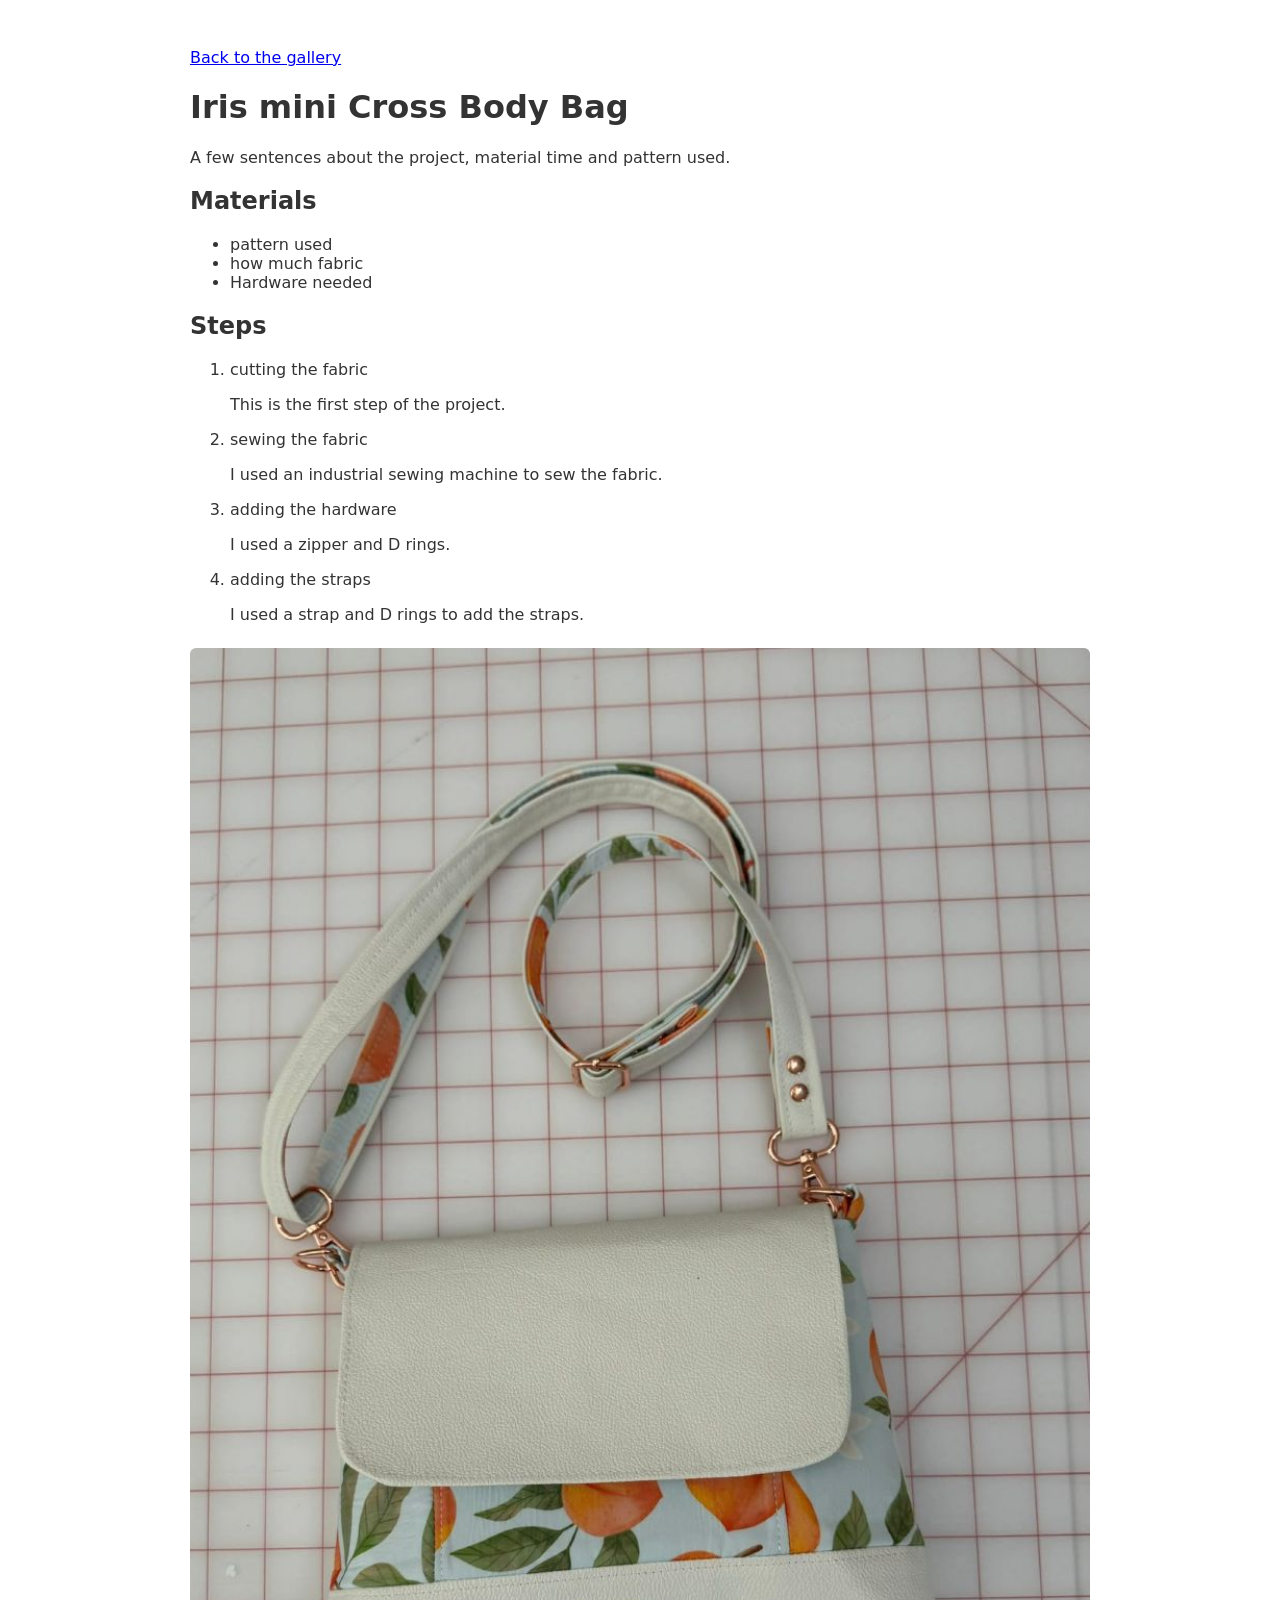
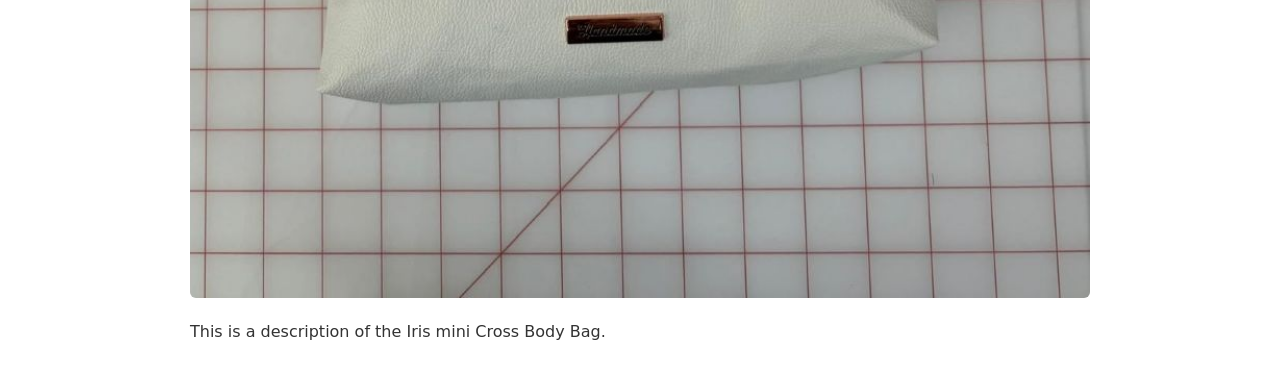
==== iris-mini.html @ b2cfe2e9 "Fix iris link casing and page titles" ====
<!DOCTYPE html>
<html>
    <head>
        <title>Iris mini Cross Body Bag - Franchesca's Sewing Projects</title>
        <link rel="stylesheet" href="style.css">
    </head>
    <body>
        <p><a href="index.html"> Back to the gallery</a></p>
        <h1>Iris mini Cross Body Bag</h1>
        <div class="post">
            <p> A few sentences about the project, material time and pattern used.</p>
            <h2>Materials</h2>
            <ul>
                <li>pattern used</li>
                <li>how much fabric</li>
                <li>Hardware needed</li>
            </ul>
            <h2>Steps</h2>
            <ol>
                <li>cutting the fabric
                    <p>This is the first step of the project.</p>
                </li>
                <li> sewing the fabric
                    <p> I used an industrial sewing machine to sew the fabric.</p>
                </li>

                <li>adding the hardware
                    <p> I used a zipper and D rings.</p>
                </li>
                <li> adding the straps
                    <p> I used a strap and D rings to add the straps.</p>
                </li>
                
            </ol>
            <img src="images/luquita-cross-body.jpg" alt="Iris mini Cross Body Bag">
            <p>This is a description of the Iris mini Cross Body Bag.</p>

        </div>
    </body>
</html>
---- style.css ----
body {
    font-family: system-ui, sans-serif;
    max-width: 900px;
    margin: 0 auto;
    padding: 2rem 1rem;
    color: #333;

}

img {
    max-width: 100%;
  }

.gallery {
    display: grid;
    grid-template-columns: repeat(auto-fit, minmax(240px, 1fr));
    gap: 1rem;
}
.gallery img {
    width: 100%;
    height: 320px;
    object-fit: contain;
    background-color: #f2f0ec;
    border-radius: 6px;
    display: block;

}
.gallery a{
    display: block;
    text-decoration: none;
    color: #333;

}

.gallery a span{
    display: block;
    margin-top: 0.5rem;
    font-size: 0.95rem;
}

.gallery a:hover img {
    outline: 2px solid #333;
  }
  .gallery a:hover span {
    text-decoration: underline;
  }
.post img{
    width: 100%;
    height: auto;
    margin: 1.5rem 0;
    border-radius: 6px;
    display: block;
}
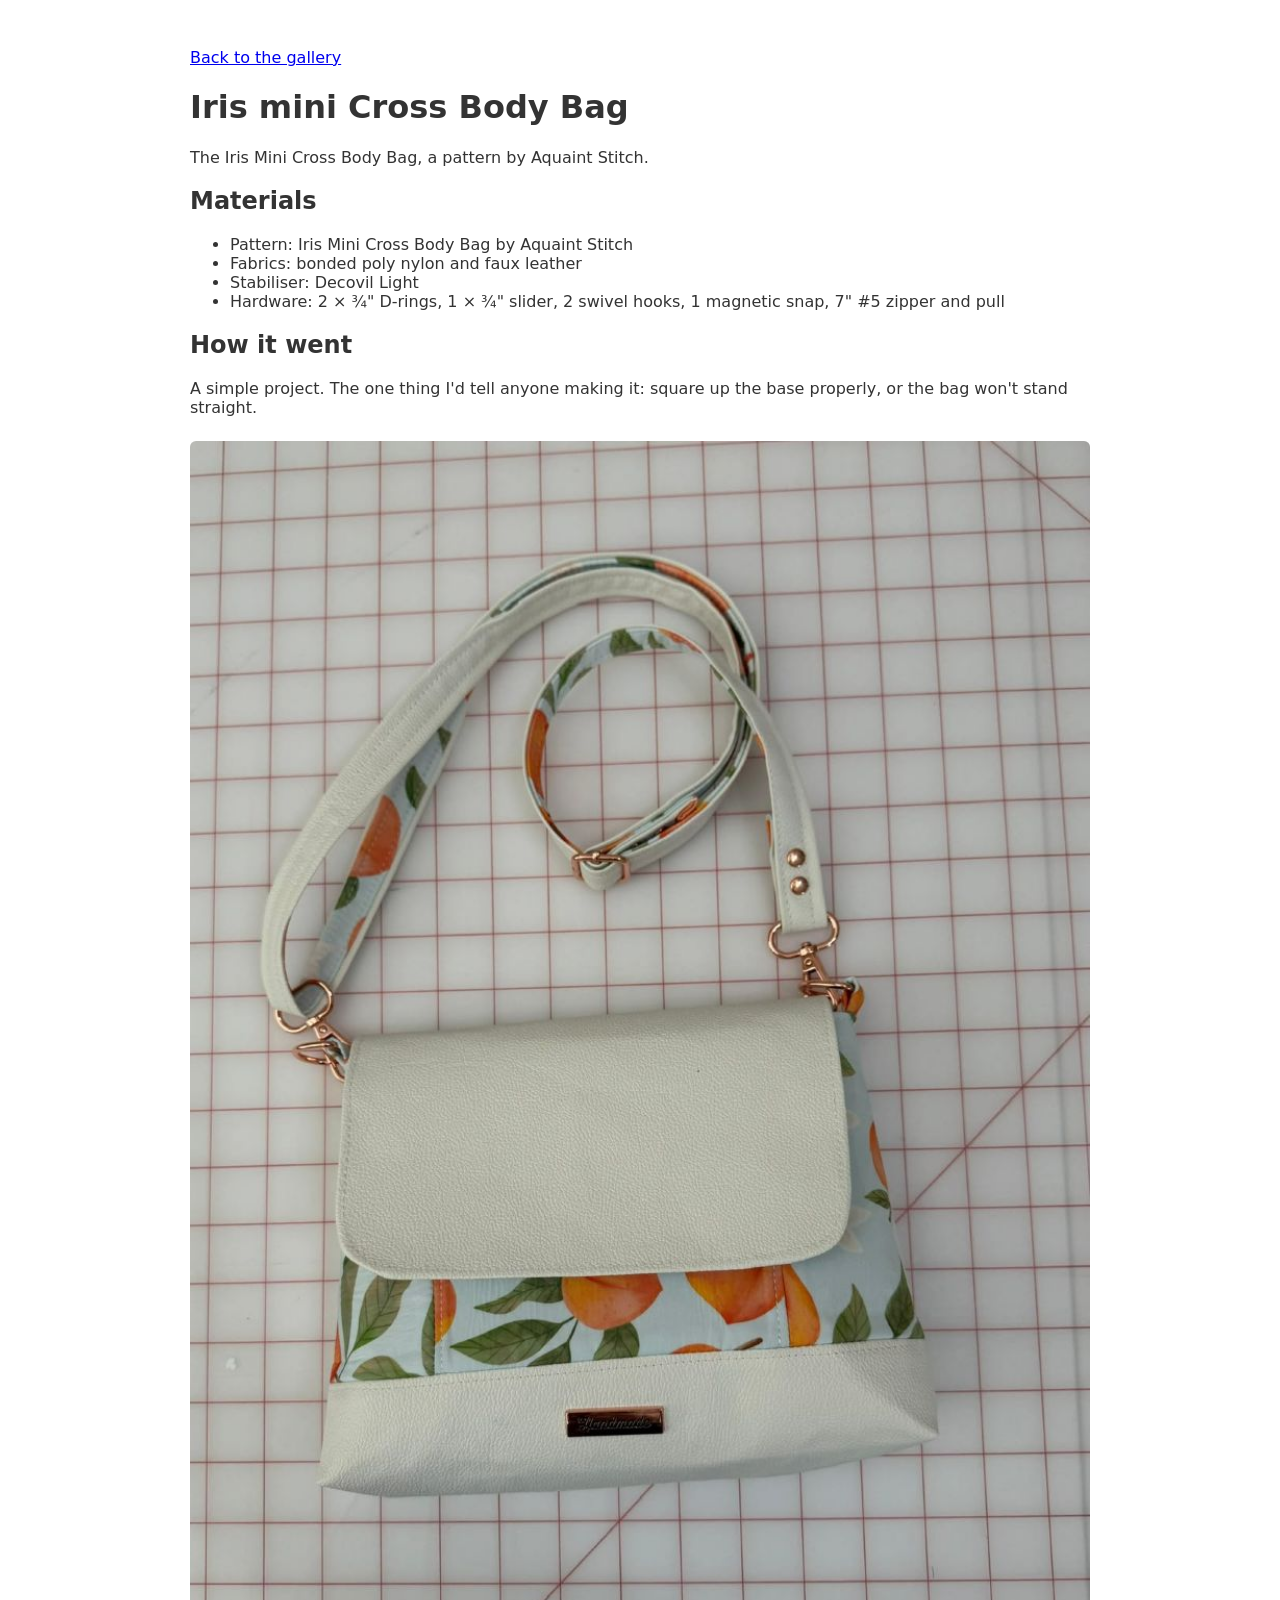
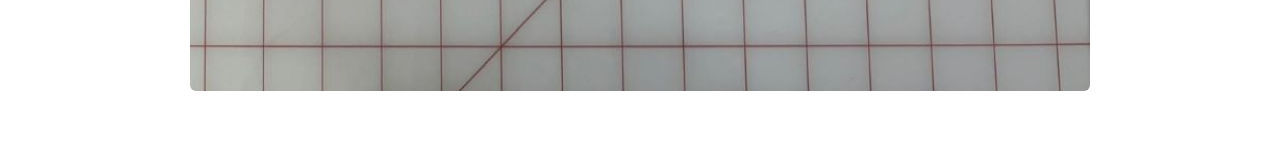
==== commit 7990d790: "add  information of the bag making" ====
--- a/iris-mini.html
+++ b/iris-mini.html
@@ -1,40 +1,34 @@
 <!DOCTYPE html>
-<html>
+<html lang="en">
     <head>
+        <meta charset="UTF-8">
+        <meta name="viewport" content="width=device-width, initial-scale=1.0">
         <title>Iris mini Cross Body Bag - Franchesca's Sewing Projects</title>
+        <meta property ="og:title" content="Iris mini Cross Body Bag">
+        <meta property ="og:description" content="An Iris Mini Cross Body Bag by Aquaint Stitch">
+        <meta property ="og:image" content="https://sewing-site-sepia.vercel.app/images/luquita-cross-body.jpg">
+        <meta property ="og:url" content= "https://sewing-site-sepia.vercel.app/iris-mini.html">
+        <meta property ="og:type" content="article">
         <link rel="stylesheet" href="style.css">
     </head>
     <body>
         <p><a href="index.html"> Back to the gallery</a></p>
         <h1>Iris mini Cross Body Bag</h1>
         <div class="post">
-            <p> A few sentences about the project, material time and pattern used.</p>
+            <p>The Iris Mini Cross Body Bag, a pattern by Aquaint Stitch.</p>
+        
             <h2>Materials</h2>
             <ul>
-                <li>pattern used</li>
-                <li>how much fabric</li>
-                <li>Hardware needed</li>
+                <li>Pattern: Iris Mini Cross Body Bag by Aquaint Stitch</li>
+                <li>Fabrics: bonded poly nylon and faux leather</li>
+                <li>Stabiliser: Decovil Light</li>
+                <li>Hardware: 2 × ¾" D-rings, 1 × ¾" slider, 2 swivel hooks, 1 magnetic snap, 7" #5 zipper and pull</li>
             </ul>
-            <h2>Steps</h2>
-            <ol>
-                <li>cutting the fabric
-                    <p>This is the first step of the project.</p>
-                </li>
-                <li> sewing the fabric
-                    <p> I used an industrial sewing machine to sew the fabric.</p>
-                </li>
-
-                <li>adding the hardware
-                    <p> I used a zipper and D rings.</p>
-                </li>
-                <li> adding the straps
-                    <p> I used a strap and D rings to add the straps.</p>
-                </li>
-                
-            </ol>
-            <img src="images/luquita-cross-body.jpg" alt="Iris mini Cross Body Bag">
-            <p>This is a description of the Iris mini Cross Body Bag.</p>
-
+        
+            <h2>How it went</h2>
+            <p>A simple project. The one thing I'd tell anyone making it: square up the base properly, or the bag won't stand straight.</p>
+        
+            <img src="images/luquita-cross-body.jpg" alt="Iris Mini Cross Body Bag in mint faux leather with a peach print gusset and gold hardware" loading="lazy">
         </div>
     </body>
 </html>
